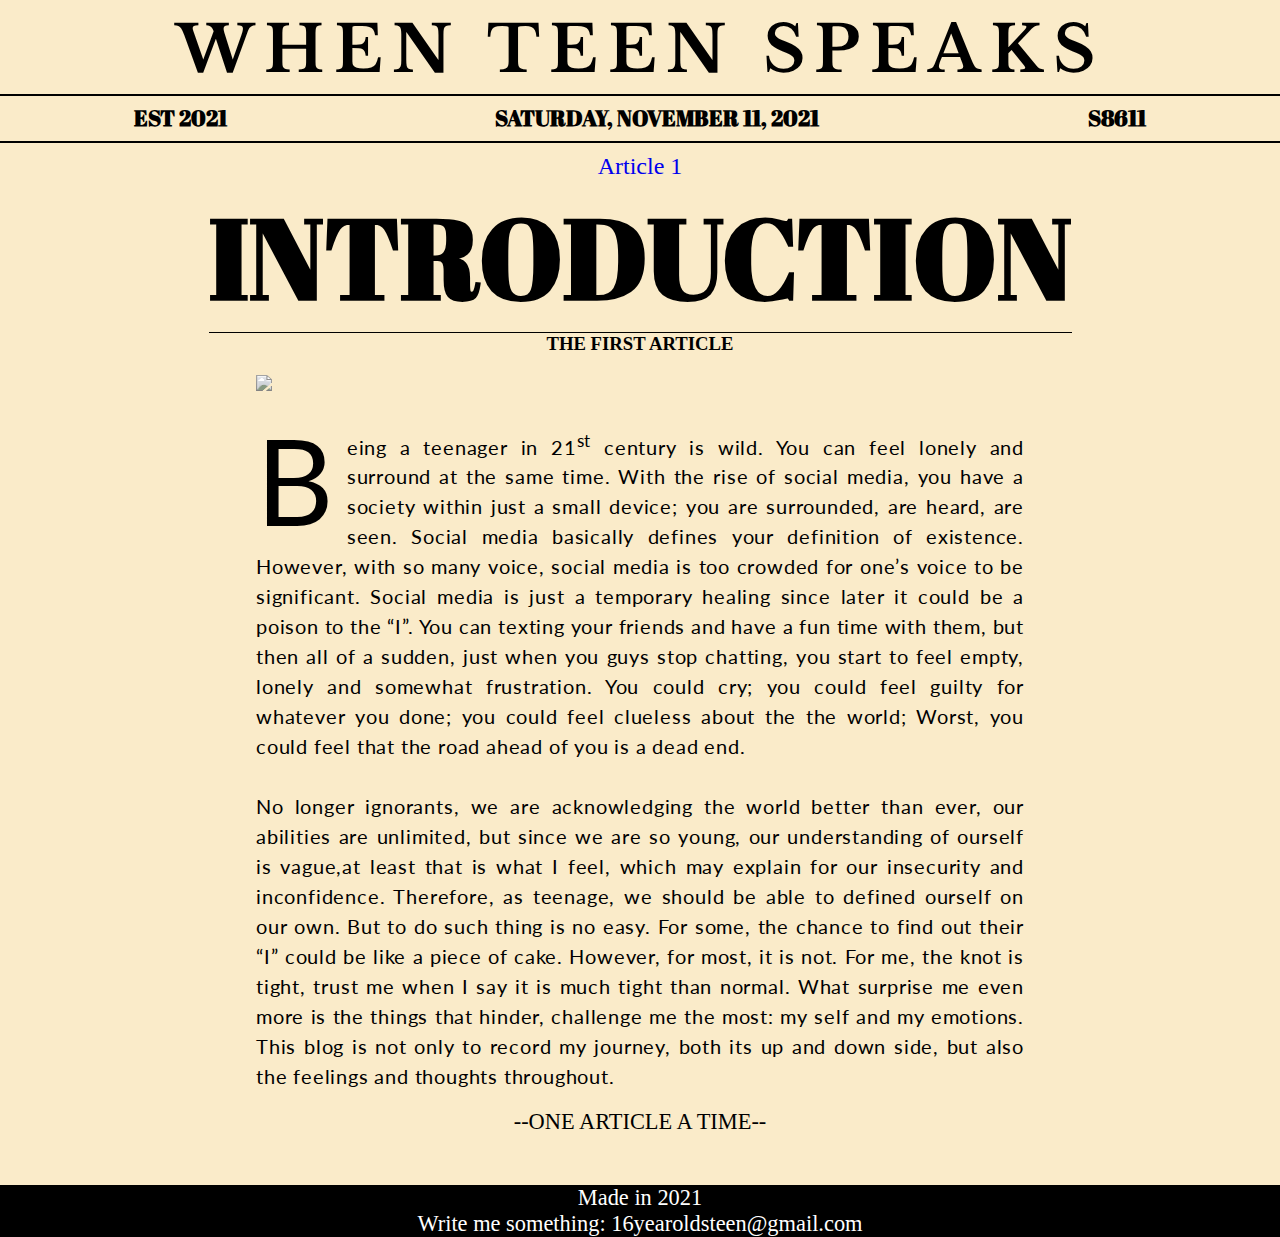
==== blog.html @ 8ba3d047 "first commit" ====
<!DOCTYPE html>
<html>
  <head>
    <title>(;</title>
    <link href="blog.css" rel="stylesheet">
    <link rel="preconnect" href="https://fonts.gstatic.com">
<link href="https://fonts.googleapis.com/css2?family=Abril+Fatface&family=Lato&family=Libre+Baskerville&display=swap" rel="stylesheet">
  </head>
  <body>
    <header>
      <h1>When teen speaks</h1>
      <div class="date">
        <ul>
          <li>EST 2021</li>
          <li>saturday, november 11, 2021</li>
          <li>S8611</li>
        </ul>
      </div>

    </header>
    <main>
      <div class="index">
        <ol>
          <li><a href="#a1">Article 1</a></li>
          <!-- Change here -->
        </ol>
      </div>
      <div class="post" id="a1">
        <div class="thumbnail">
          <h3>Introduction </h3>
        </div>
        <h3>the first article</h3>
        <article>
          <img src="../images/gvo1.jpg">
          <p>Being a teenager in 21<sup>st</sup> century is wild.
             You can feel lonely and surround at the same time. With the rise of social media, you have a society within just a small device; you are surrounded, are heard, are seen.
              Social media basically defines your definition of existence. However, with so many voice, social media is too crowded for one’s voice to be significant. 
              Social media is just a temporary healing since later it could be a poison to the “I”. You can texting your friends and have a fun time with them, but then all of a sudden, just when you guys stop chatting, you start to feel empty, lonely and somewhat frustration. 
              You could cry; you could feel guilty for whatever you done; you could feel clueless about the the world; Worst, you could feel that the road ahead of you is a dead end. 
            <br><br>No longer ignorants, we are acknowledging the world better than ever, our abilities are unlimited, but since we are so young, our understanding of ourself is vague,at least that is what I feel, which may explain for our insecurity and inconfidence. Therefore, as teenage, we should be able to defined ourself on our own. But to do such thing is no easy. For some, the chance to find out their “I” could be like a piece of cake. However, for most, it is not. For me, the knot is tight, trust me when I say it is much tight than normal. What surprise me even more is the things that hinder, challenge me the most: my self and my emotions. This blog is not only to record my journey, both its up and down side, but also the feelings and thoughts throughout. 
          </p>
          <br>
          <span>--One article a time--</span>

        </article>
      </div>
      <!-- Add here-->
      </main>
      <footer>  
          <p>Made in 2021</p>
          <p>Write me something: 16yearoldsteen@gmail.com</p>
      </footer>
  </body>
</html>
---- blog.css ----
*{
    margin: 0;
    padding: 0;
    --big-font: 'Abril Fatface';
    --main-font: 'Libre Baskerville';
    --small-font: 'Lato';
    --width-post: 60vw;
}
body{
    width: 100%;
    background-color: #faebc9;
}
header{
    width: 100%;
    margin: 10px 0;
    text-align: center;

}
header h1{
    text-transform: uppercase;
    letter-spacing: 0.15em;
    font-size: 5em;
    font-family: var(--main-font), serif;
    font-weight: 900;
}
header .title-description p{
    font-size: 1.2em;
}
header .date{
    margin-top: 5px;
    border-bottom: 2px solid black;
    border-top: 2px solid black;
    font-family: var(--big-font), curvasive;
}
.date ul{
    list-style-type: none;
    display: flex;
}
.date ul:first{
    float: left;
}
.date ul li{
    margin: auto;
    font-weight:bold;
    font-size: 1.4em;
    text-transform: uppercase;
    line-height: 2em;

}
/*article*/
main ol{
    text-align: center;
}
main ol li{
    font-size: 1.5em;
}
main ol li a{
    text-decoration: none;
    cursor: pointer;
}
main ol a:visited{
    color: purple;
}
.post{
    
    text-align: center;    
    display: flex;
    align-items: center;
    justify-content: center;
    flex-direction: column;
}
.post h3{
    text-transform: uppercase;
}
.post .thumbnail{
    font-size: 6em;
    border-bottom: 1.5px solid black;
    font-family: var(--big-font), curvasive;
}
.post article {
    display: flex;
    flex-direction: column;
    align-items:center;
}
.post article h3{
    margin-top: 5px;
}
.post article img{
    margin: 20px 0;
    filter: grayscale(80%);
    width: var(--width-post);

}
.post article p{
    margin-top: 18px;
    text-align:justify;
    width: var(--width-post);
    letter-spacing: 0.04em;
    font-size: 20px;
    line-height: 1.5;
    font-family: var(--small-font), sans-serif;
    overflow-wrap:break-word;
    word-wrap: normal;
}
.post article p::first-letter{
    font-size: 6em;
    float:left;
    margin: 0.1em 0.1em 0.1em 0;

    line-height: 0.65em;
}
article span{
    text-transform: uppercase;
    font-size: 1.4em;
}
/*footer*/
footer{
    font-size: 1.4em;
    margin-top: 50px;
    background: black;
    color: white;
    text-align: center;
}
/*responsive design*/
@media screen and (max-width: 1846px){
    header h1{
        font-size: 4em;
    }
}
@media screen and (max-width: 500px){
    .post article p, .post article img{
        width: 60vw;  
        font-size: 24px;
    }

}
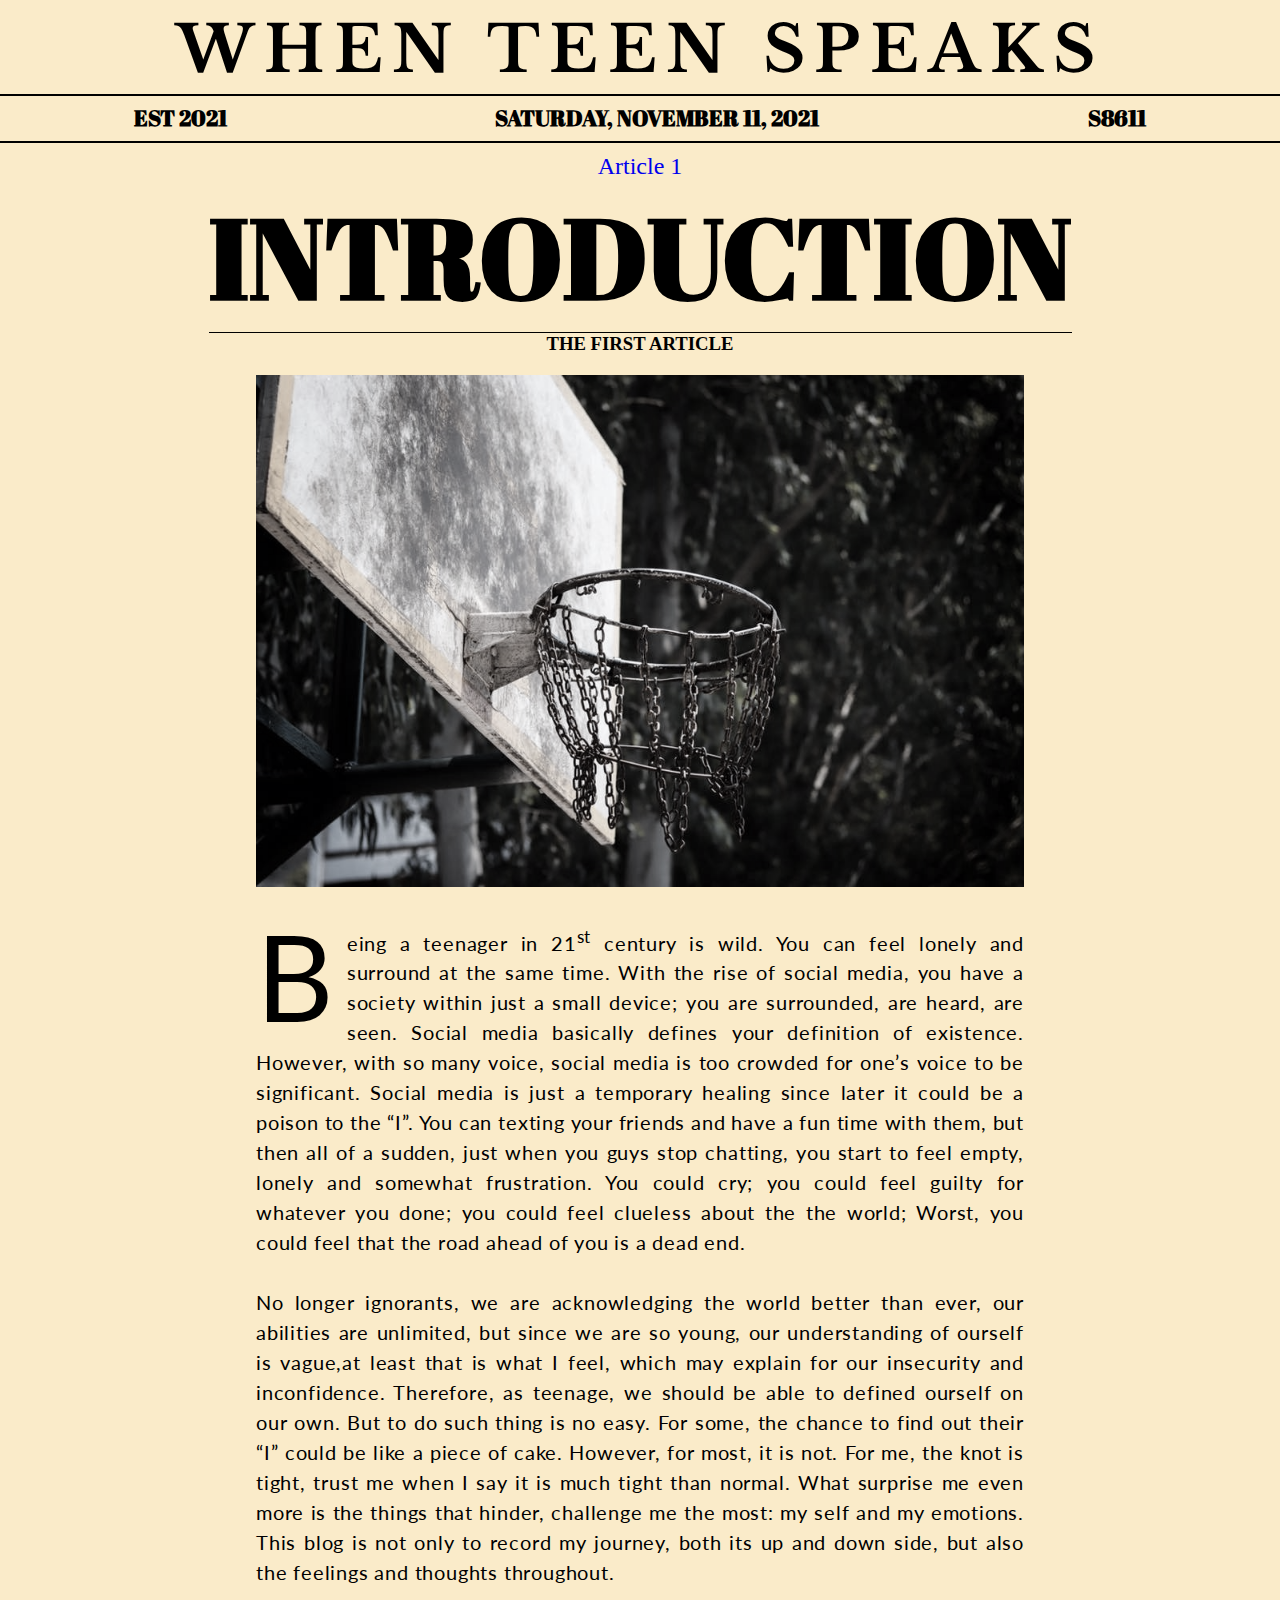
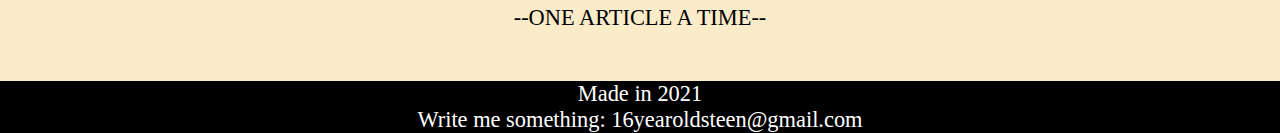
==== commit 66d8afa4: "Update blog.html" ====
--- a/blog.html
+++ b/blog.html
@@ -31,7 +31,7 @@
         </div>
         <h3>the first article</h3>
         <article>
-          <img src="../images/gvo1.jpg">
+          <img src="./image/gvo1.jpg">
           <p>Being a teenager in 21<sup>st</sup> century is wild.
              You can feel lonely and surround at the same time. With the rise of social media, you have a society within just a small device; you are surrounded, are heard, are seen.
               Social media basically defines your definition of existence. However, with so many voice, social media is too crowded for one’s voice to be significant. 
